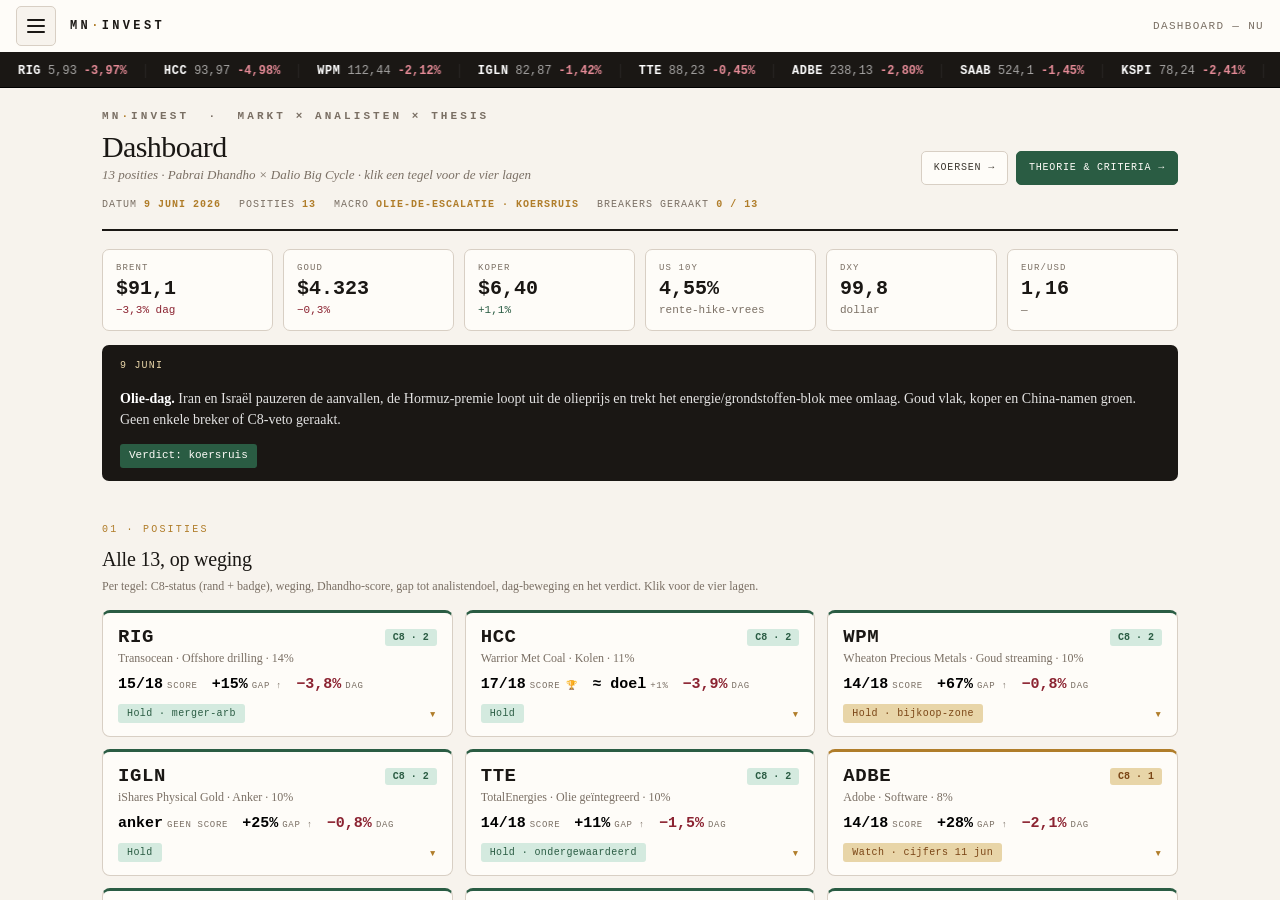
==== index.html @ 5fbe6361 "MNinvest dashboard: live site met dagelijkse koers-refresh Eerste commit: schil met live tickerbalk," ====
<!DOCTYPE html>
<html lang="nl">
<head>
<meta charset="UTF-8">
<meta name="viewport" content="width=device-width, initial-scale=1.0">
<title>MNinvest · Dashboard &amp; Nieuwsarchief</title>
<style>
:root{
  --cream:#f7f3ed; --paper:#fefcf8; --ink:#1a1714; --ink2:#3d3830; --ink3:#7a6f64;
  --gold:#b07d2a; --gold-lt:#e8d5a8; --green:#2a5c43; --rule:#d8cfc4;
  --mono:'Courier New',Courier,monospace; --serif:Georgia,'Times New Roman',serif;
  --bar:54px; --ticker:34px;
  --up:#2a5c43; --down:#8b2331;
}
*,*::before,*::after{box-sizing:border-box;margin:0;padding:0;}
html,body{height:100%;}
body{font-family:var(--serif);color:var(--ink);background:var(--cream);overflow:hidden;}

/* TOPBAR */
.topbar{position:fixed;top:0;left:0;right:0;height:var(--bar);background:var(--paper);
  border-bottom:2px solid var(--ink);display:flex;align-items:center;gap:14px;
  padding:0 16px;z-index:30;}
.hamb{width:40px;height:40px;border:1px solid var(--rule);border-radius:5px;background:var(--cream);
  display:flex;flex-direction:column;justify-content:center;align-items:center;gap:4px;cursor:pointer;
  flex-shrink:0;transition:background .15s;}
.hamb:hover{background:#efe9df;}
.hamb span{display:block;width:18px;height:2px;background:var(--ink);border-radius:2px;transition:transform .2s,opacity .2s;}
.hamb.open span:nth-child(1){transform:translateY(6px) rotate(45deg);}
.hamb.open span:nth-child(2){opacity:0;}
.hamb.open span:nth-child(3){transform:translateY(-6px) rotate(-45deg);}
.brand{font-family:var(--mono);font-size:12px;letter-spacing:.28em;text-transform:uppercase;color:var(--ink);font-weight:700;}
.brand .dot{color:var(--gold);}
.cur-title{font-family:var(--mono);font-size:11px;letter-spacing:.12em;text-transform:uppercase;color:var(--ink3);
  margin-left:auto;white-space:nowrap;overflow:hidden;text-overflow:ellipsis;}

/* SIDEBAR */
.sidebar{position:fixed;top:calc(var(--bar) + var(--ticker));left:0;bottom:0;width:290px;max-width:84vw;background:var(--cream);
  border-right:1px solid var(--rule);transform:translateX(-102%);transition:transform .26s cubic-bezier(.4,0,.2,1);
  z-index:25;overflow-y:auto;padding:8px 0 40px;}
.sidebar.open{transform:translateX(0);box-shadow:6px 0 24px rgba(26,23,20,.12);}
.nav-group{font-family:var(--mono);font-size:9px;letter-spacing:.24em;text-transform:uppercase;color:var(--gold);
  padding:20px 22px 8px;}
.nav-item{display:block;padding:13px 22px;border-bottom:1px solid var(--rule);cursor:pointer;
  border-left:3px solid transparent;transition:background .15s,border-color .15s;text-decoration:none;color:var(--ink);}
.nav-item:hover{background:var(--paper);}
.nav-item.active{background:var(--paper);border-left-color:var(--gold);}
.nav-item-title{font-size:16px;line-height:1.3;}
.nav-item-sub{font-family:var(--mono);font-size:10px;letter-spacing:.08em;text-transform:uppercase;color:var(--ink3);margin-top:3px;}
.nav-item.dash .nav-item-title{font-weight:700;}
.sidebar-foot{padding:22px;font-size:12px;color:var(--ink3);line-height:1.6;font-style:italic;}

/* BACKDROP */
.backdrop{position:fixed;inset:0;top:calc(var(--bar) + var(--ticker));background:rgba(26,23,20,.28);z-index:20;opacity:0;
  pointer-events:none;transition:opacity .26s;}
.backdrop.open{opacity:1;pointer-events:auto;}

/* TICKERBALK (live koersen, gevoed door live.json) */
.tickerbar{position:fixed;top:var(--bar);left:0;right:0;height:var(--ticker);background:var(--ink);
  border-bottom:1px solid #000;z-index:28;overflow:hidden;display:flex;align-items:center;}
.ticker-track{display:inline-flex;align-items:center;white-space:nowrap;will-change:transform;
  animation:ticker 80s linear infinite;}
.tickerbar:hover .ticker-track{animation-play-state:paused;}
@keyframes ticker{from{transform:translateX(0);}to{transform:translateX(-50%);}}
.tk{display:inline-flex;align-items:baseline;gap:7px;padding:0 18px;border-right:1px solid rgba(255,255,255,.08);
  font-family:var(--mono);font-size:12px;color:var(--cream);}
.tk b{font-weight:700;letter-spacing:.04em;color:#fff;}
.tk .px{color:rgba(255,255,255,.62);}
.tk .ch{font-weight:700;}
.tk .ch.up{color:#7fc4a0;} .tk .ch.down{color:#e58b97;} .tk .ch.flat{color:rgba(255,255,255,.5);}
.tk.sep{color:var(--gold-lt);border-right:none;}
.tk.meta{color:rgba(255,255,255,.45);font-style:italic;border-right:none;}
@media (prefers-reduced-motion: reduce){ .ticker-track{animation:none;} }

/* CONTENT */
.content{position:fixed;top:calc(var(--bar) + var(--ticker));left:0;right:0;bottom:0;background:var(--cream);}
.content iframe{width:100%;height:100%;border:0;display:block;}
</style>
</head>
<body>

  <div class="topbar">
    <button class="hamb" id="hamb" aria-label="Menu"><span></span><span></span><span></span></button>
    <span class="brand">MN<span class="dot">·</span>invest</span>
    <span class="cur-title" id="curTitle"></span>
  </div>

  <div class="tickerbar" id="tickerbar"><div class="ticker-track" id="tickerTrack"></div></div>

  <nav class="sidebar" id="sidebar"></nav>
  <div class="backdrop" id="backdrop"></div>

  <main class="content">
    <iframe id="frame" title="MNinvest" src="dashboard.html"></iframe>
  </main>

<script>
/* ---- Menu-data — voeg hier een week toe en hij verschijnt automatisch ---- */
var DASHBOARD = { id:'dashboard', file:'dashboard.html', title:'Dashboard — nu', sub:'Markt vs. analisten' };
var UITLEG    = { id:'uitleg',    file:'uitleg.html',    title:'Theorie & uitleg', sub:'Raamwerk & 18 criteria' };
var KOERSEN   = { id:'koersen',   file:'koersen.html',   title:'Koersen', sub:'Sinds aankoop per aandeel' };
var WEEKS = [
  { id:'week-2026-W24', file:'week-2026-W24.html', title:'Week 24', sub:'2 – 8 juni 2026' },
  { id:'week-2026-W23', file:'week-2026-W23.html', title:'Week 23', sub:'1 – 7 juni 2026' },
  { id:'week-2026-W22', file:'week-2026-W22.html', title:'Week 22', sub:'25 – 31 mei 2026' },
  { id:'week-2026-W21', file:'week-2026-W21.html', title:'Week 21', sub:'18 – 24 mei 2026' },
  { id:'week-2026-W20', file:'week-2026-W20.html', title:'Week 20', sub:'11 – 17 mei 2026' },
  { id:'week-2026-W19', file:'week-2026-W19.html', title:'Week 19', sub:'4 – 10 mei 2026' },
  { id:'week-2026-W18', file:'week-2026-W18.html', title:'Week 18', sub:'27 apr – 4 mei 2026' }
];

/* ---- Bouw het menu ---- */
var sidebar = document.getElementById('sidebar');
var frame   = document.getElementById('frame');
var hamb    = document.getElementById('hamb');
var backdrop= document.getElementById('backdrop');
var curTitle= document.getElementById('curTitle');

function makeItem(v, extraClass){
  var a = document.createElement('a');
  a.className = 'nav-item' + (extraClass ? ' '+extraClass : '');
  a.href = '#' + v.id;
  a.dataset.id = v.id;
  a.innerHTML = '<div class="nav-item-title">'+v.title+'</div>'+
                (v.sub ? '<div class="nav-item-sub">'+v.sub+'</div>' : '');
  return a;
}
function group(label){
  var g = document.createElement('div'); g.className='nav-group'; g.textContent=label; return g;
}

sidebar.appendChild(group('Actueel'));
sidebar.appendChild(makeItem(DASHBOARD,'dash'));
sidebar.appendChild(makeItem(KOERSEN));
sidebar.appendChild(group('Nieuws per week'));
WEEKS.forEach(function(w){ sidebar.appendChild(makeItem(w)); });
sidebar.appendChild(group('Achtergrond'));
sidebar.appendChild(makeItem(UITLEG));
var foot = document.createElement('div'); foot.className='sidebar-foot';
foot.textContent = 'Nieuws per week wordt geordend zoals bronnen/2026-Wxx. Geen financieel advies.';
sidebar.appendChild(foot);

/* ---- Index alle views ---- */
var VIEWS = {};
VIEWS[DASHBOARD.id] = DASHBOARD;
VIEWS[UITLEG.id] = UITLEG;
VIEWS[KOERSEN.id] = KOERSEN;
WEEKS.forEach(function(w){ VIEWS[w.id] = w; });

/* ---- Navigatie ---- */
function setOpen(open){
  hamb.classList.toggle('open', open);
  sidebar.classList.toggle('open', open);
  backdrop.classList.toggle('open', open);
}
function activate(id, push){
  var v = VIEWS[id] || DASHBOARD;
  frame.src = v.file;
  curTitle.textContent = v.title;
  var items = sidebar.querySelectorAll('.nav-item');
  for(var i=0;i<items.length;i++){ items[i].classList.toggle('active', items[i].dataset.id===v.id); }
  if(push && location.hash !== '#'+v.id){ history.replaceState(null,'','#'+v.id); }
}

hamb.addEventListener('click', function(){ setOpen(!sidebar.classList.contains('open')); });
backdrop.addEventListener('click', function(){ setOpen(false); });
sidebar.addEventListener('click', function(e){
  var a = e.target.closest('.nav-item'); if(!a) return;
  e.preventDefault();
  activate(a.dataset.id, true);
  setOpen(false);
});
window.addEventListener('hashchange', function(){ activate(location.hash.slice(1), false); });
document.addEventListener('keydown', function(e){ if(e.key==='Escape') setOpen(false); });

/* ---- Start ---- */
activate(location.hash ? location.hash.slice(1) : DASHBOARD.id, true);

/* ---- Live tickerbalk (leest live.json, door de dagelijkse cloud-taak ververst) ---- */
(function(){
  var track = document.getElementById('tickerTrack');
  var bar = document.getElementById('tickerbar');
  if(!track) return;

  function fmtPrice(p){
    if(p===null||p===undefined) return '--';
    return (p>=1000) ? p.toLocaleString('nl-NL') : String(p).replace('.', ',');
  }
  function chClass(c){ if(c===null||c===undefined) return 'flat'; return c>0?'up':(c<0?'down':'flat'); }
  function chText(c){ if(c===null||c===undefined) return '–'; var s=(c>0?'+':'')+c.toFixed(2).replace('.',','); return s+'%'; }

  function item(row){
    return '<span class="tk"><b>'+row.ticker+'</b>'+
      '<span class="px">'+fmtPrice(row.price)+'</span>'+
      '<span class="ch '+chClass(row.change_pct)+'">'+chText(row.change_pct)+'</span></span>';
  }

  function build(data){
    var rows = (data.positions||[]).concat(data.macro||[]).concat(data.fx||[]);
    rows = rows.filter(function(r){ return r.price!==null && r.price!==undefined; });
    if(!rows.length){ bar.style.display='none'; return; }
    var when = '';
    if(data.generated_utc){
      var d = new Date(data.generated_utc);
      if(!isNaN(d)){ when = d.toLocaleString('nl-NL',{day:'numeric',month:'short',hour:'2-digit',minute:'2-digit'}); }
    }
    var seq = rows.map(item).join('') +
      '<span class="tk meta">koersen bijgewerkt '+when+' · indicatief, geen advies</span>' +
      '<span class="tk sep">MN·invest</span>';
    // twee keer voor naadloze loop (animatie schuift -50%)
    track.innerHTML = seq + seq;
  }

  fetch('live.json?cb=' + (location.hash||'') , {cache:'no-store'})
    .then(function(r){ if(!r.ok) throw 0; return r.json(); })
    .then(build)
    .catch(function(){ bar.style.display='none'; });
})();
</script>
</body>
</html>
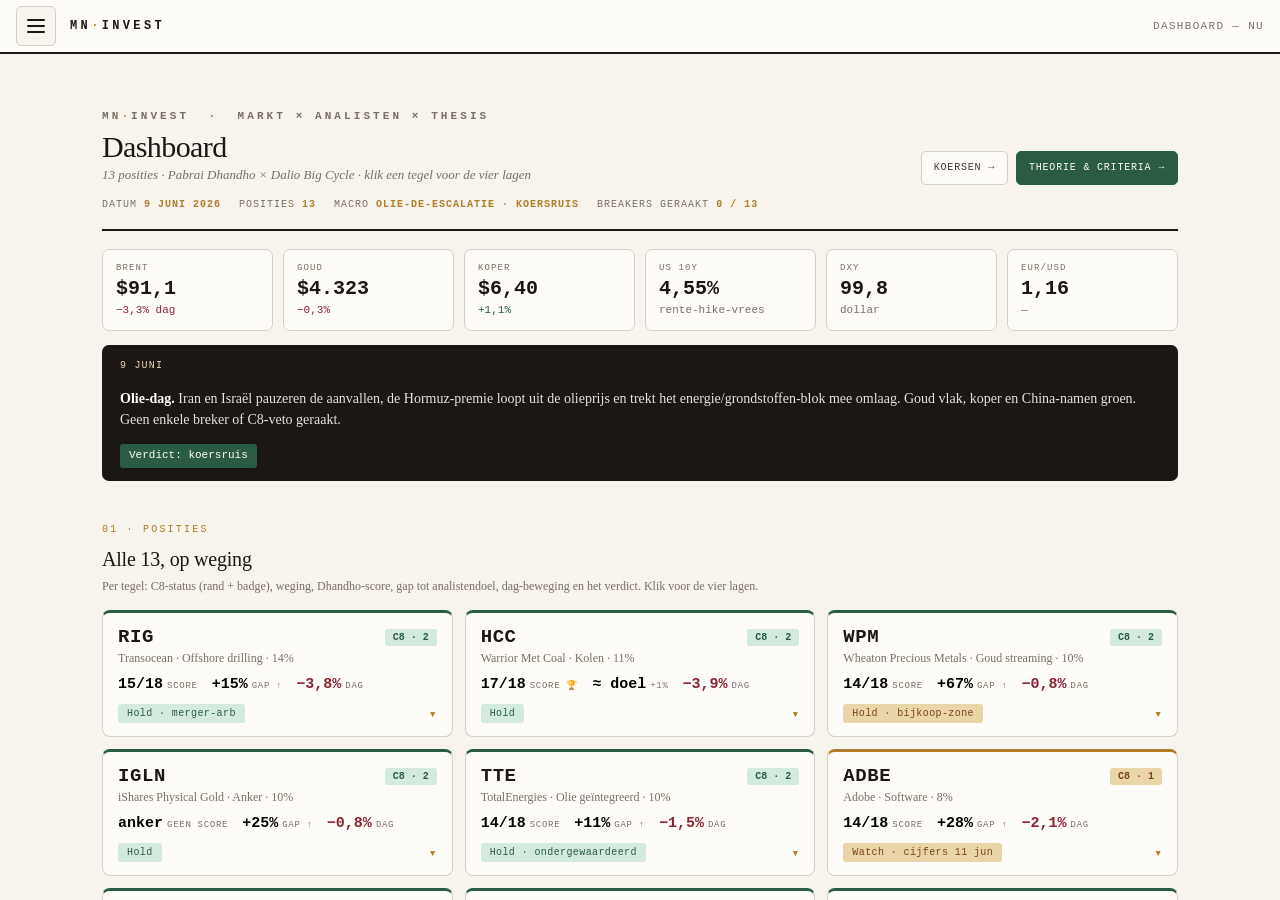
==== commit 8e8abdde: "Fix NaN in live.json + tickerbalk leest live.json van GitHub-raw - refresh_live.py: NaN-koersen word" ====
--- a/index.html
+++ b/index.html
@@ -210,10 +210,19 @@
     track.innerHTML = seq + seq;
   }
 
-  fetch('live.json?cb=' + (location.hash||'') , {cache:'no-store'})
-    .then(function(r){ if(!r.ok) throw 0; return r.json(); })
-    .then(build)
-    .catch(function(){ bar.style.display='none'; });
+  // live.json komt rechtstreeks van GitHub (de dagelijkse Action commit het daar).
+  // Zo is geen Vercel-deploy nodig om de koersen te verversen. Valt terug op de
+  // lokale kopie op de site als GitHub even niet bereikbaar is.
+  var RAW = 'https://raw.githubusercontent.com/mennonieuwenhuijzen-lgtm/mninvest-dashboard/main/live.json';
+  function load(url, onFail){
+    fetch(url + (url.indexOf('?')>-1?'&':'?') + 't=' + Date.now(), {cache:'no-store'})
+      .then(function(r){ if(!r.ok) throw 0; return r.json(); })
+      .then(build)
+      .catch(onFail);
+  }
+  load(RAW, function(){
+    load('live.json', function(){ bar.style.display = 'none'; });
+  });
 })();
 </script>
 </body>
